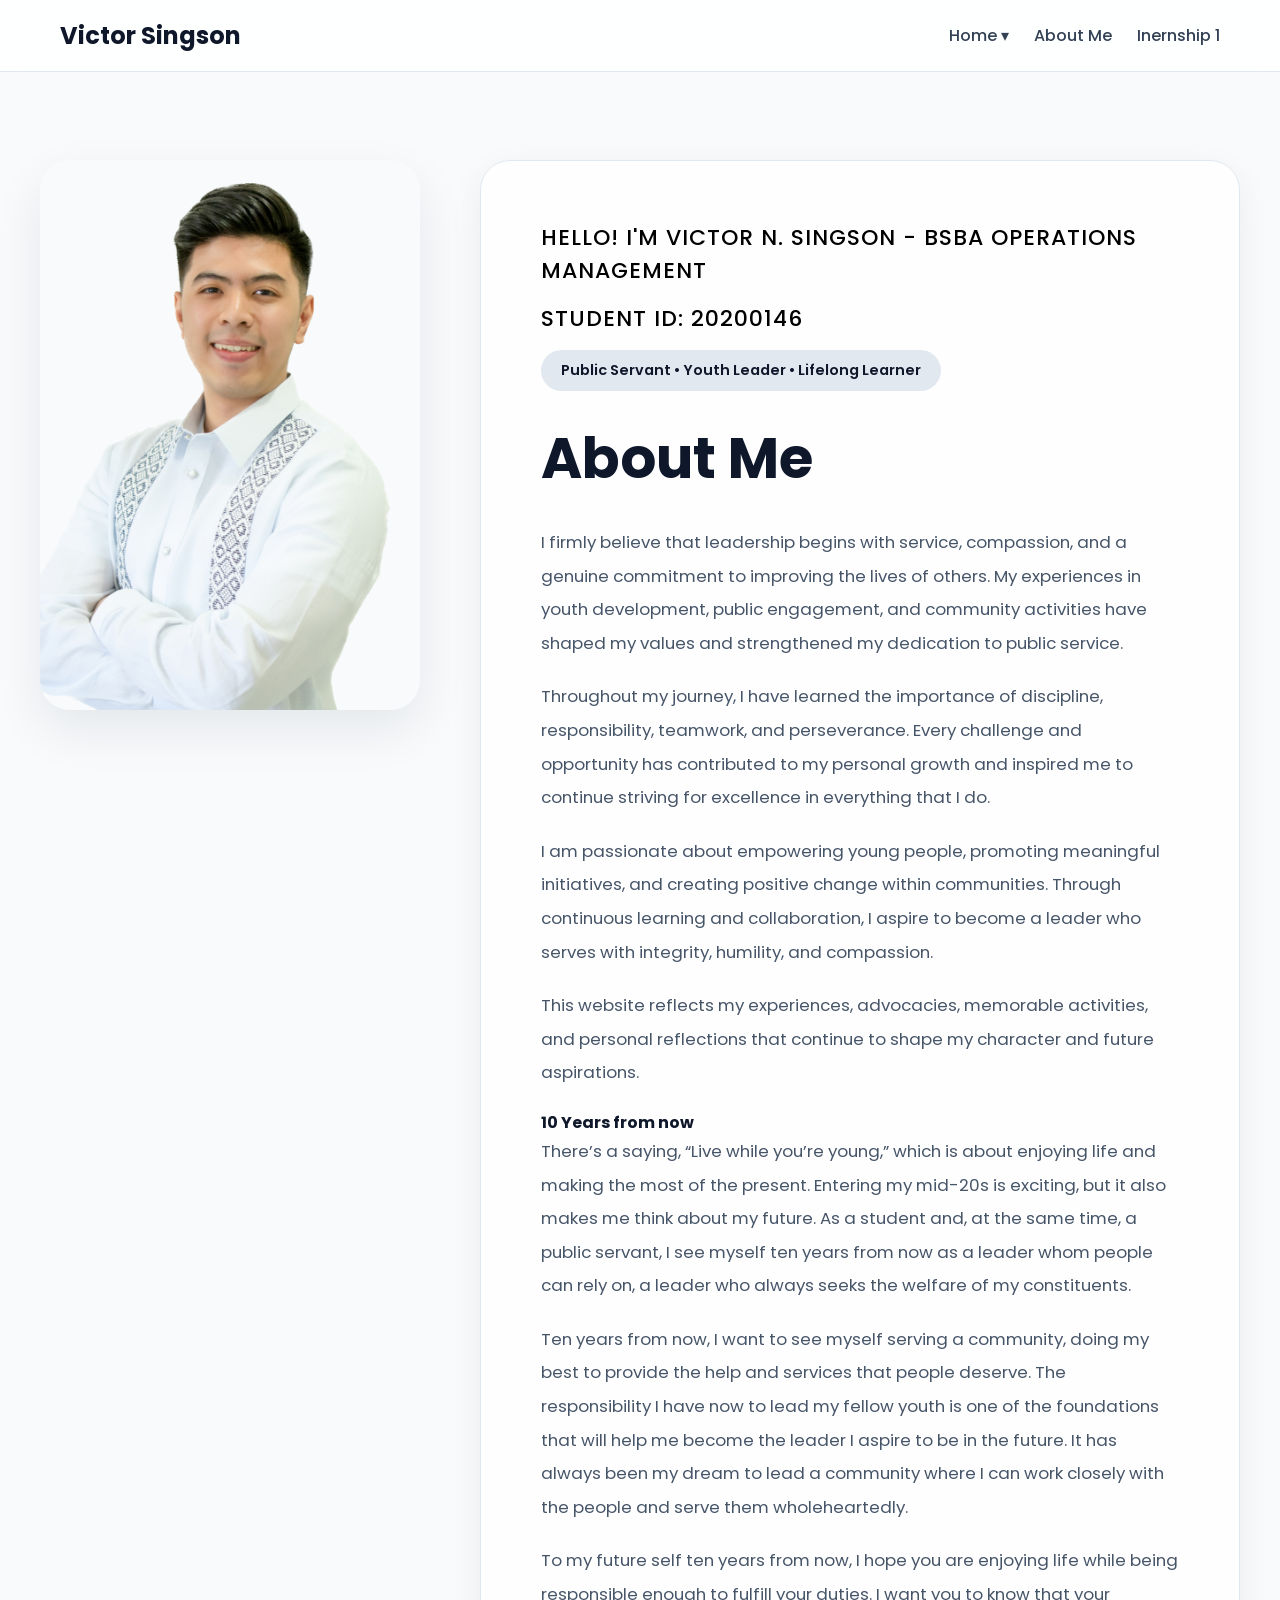
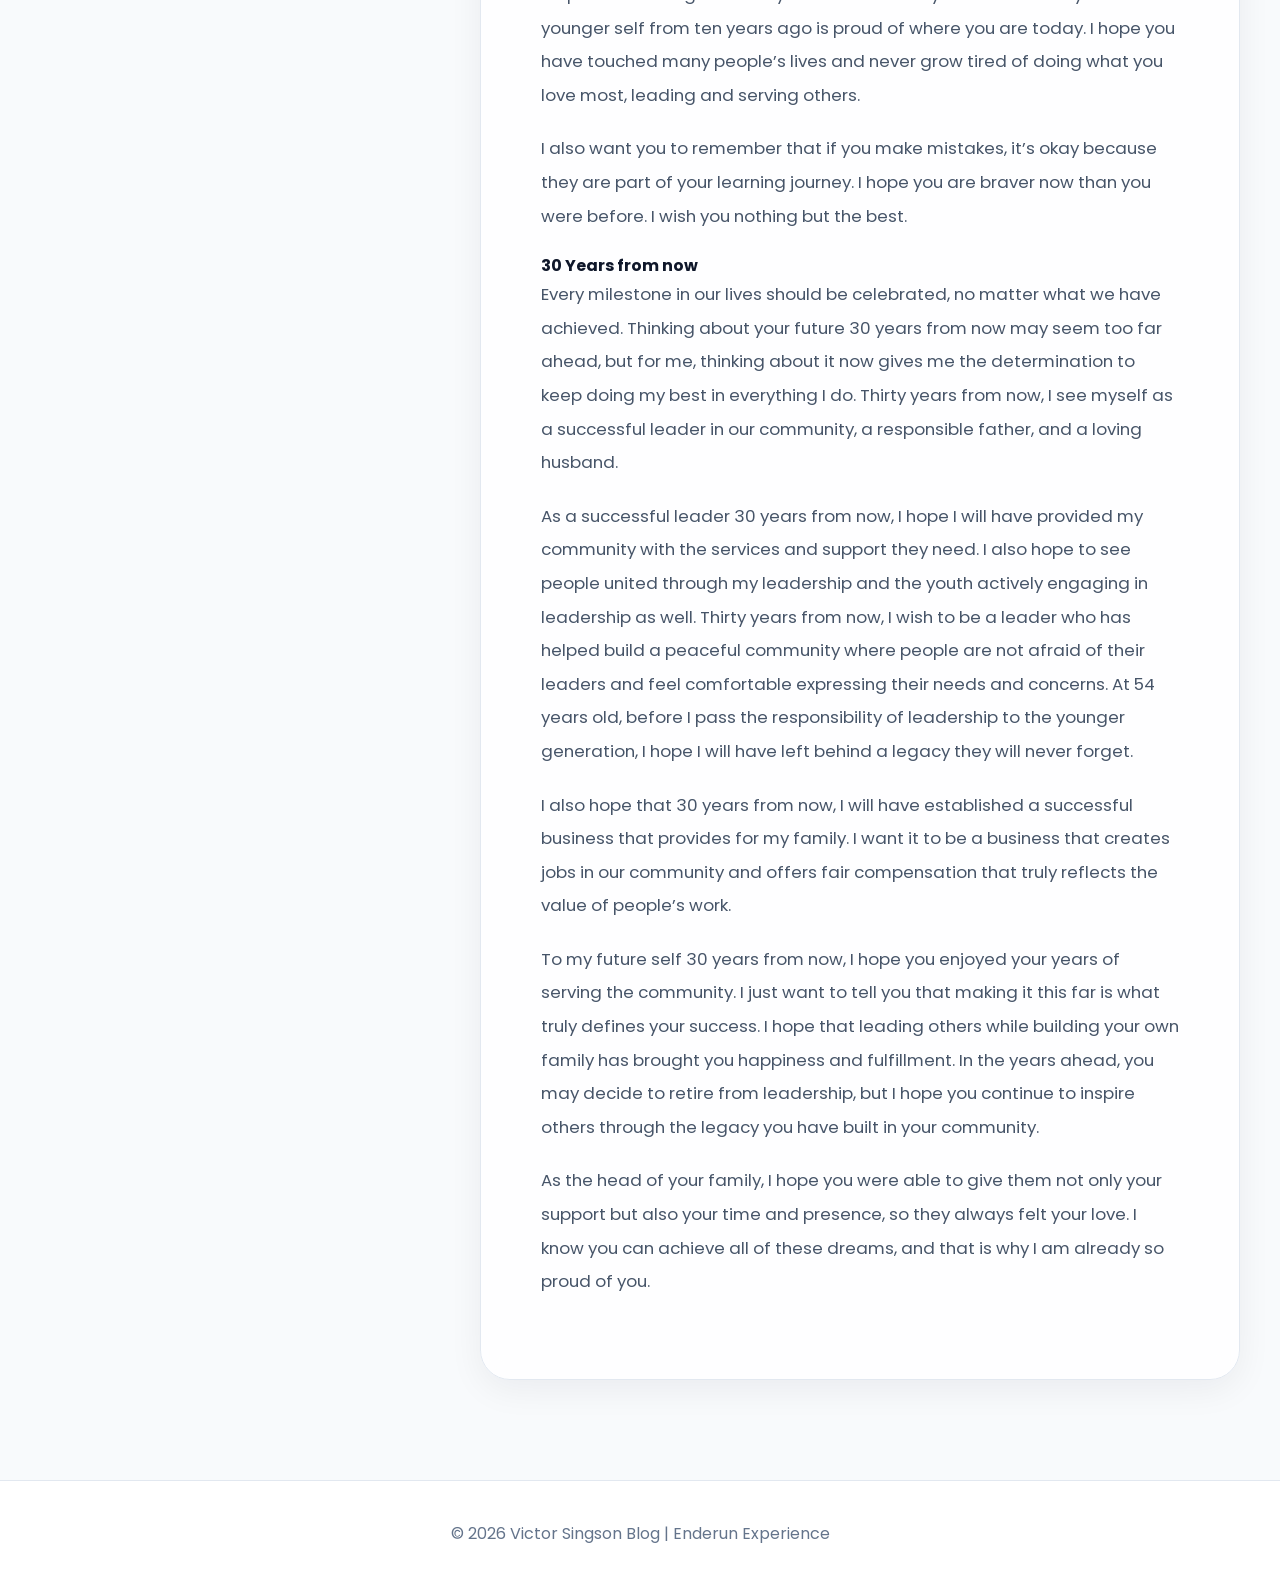
==== about.html @ f40fff0b "Add files via upload" ====
<!DOCTYPE html>
<html lang="en">
<head>

  <meta charset="UTF-8">
  <meta name="viewport" content="width=device-width, initial-scale=1.0">

  <title>About Me | Victor Singson</title>

  <!-- GOOGLE FONT -->

  <link rel="preconnect" href="https://fonts.googleapis.com">
  <link rel="preconnect" href="https://fonts.gstatic.com" crossorigin>

  <link
    href="https://fonts.googleapis.com/css2?family=Poppins:wght@300;400;500;600;700&display=swap"
    rel="stylesheet"
  >

  <!-- CSS -->

  <link rel="stylesheet" href="style.css">

</head>

<body>

  <!-- =========================
       HEADER
  ========================== -->

  <header>

    <nav>

      <div class="logo">
        Victor Singson
      </div>

            <div class="nav-links">

  <div class="dropdown">

    <a href="index.html" class="dropbtn">
      Home ▾
    </a>

    <div class="dropdown-content">

      <a href="index.html#featured">
        Featured
      </a>

      <a href="index.html#blogs">
        Blogs
      </a>

      <a href="iindex.html#contact">
        Contact
      </a>

    </div>

  </div>

  <a href="about.html">About Me</a>

  <a href="internship1.html">Inernship 1</a>

  

</div>

    </nav>

  </header>

  <!-- =========================
       ABOUT PAGE
  ========================== -->

  <section class="about-page">

    <div class="container">

      <div class="about-grid">

        <!-- PROFILE IMAGE -->

        <div class="about-image">

          <img src="images/26.png" alt="Victor Singson">

        </div>

        <!-- CONTENT -->

        <div class="about-content">

          <h3 class="about-greeting">
  Hello! I'm Victor N. Singson - BSBA Operations Management
          </h3>
<h2 class="about-greeting">
  Student ID: 20200146
</h2>

          <span class="about-badge">
            Public Servant • Youth Leader • Lifelong Learner
          </span>

          <h1>
            About Me
          </h1>

          <p>
            I firmly believe that leadership begins with service,
            compassion, and a genuine commitment to improving the
            lives of others. My experiences in youth development,
            public engagement, and community activities have shaped
            my values and strengthened my dedication to public service.
          </p>

          <p>
            Throughout my journey, I have learned the importance of
            discipline, responsibility, teamwork, and perseverance.
            Every challenge and opportunity has contributed to my
            personal growth and inspired me to continue striving for
            excellence in everything that I do.
          </p>

          <p>
            I am passionate about empowering young people,
            promoting meaningful initiatives, and creating
            positive change within communities. Through continuous
            learning and collaboration, I aspire to become a leader
            who serves with integrity, humility, and compassion.
          </p>

          <p>
            This website reflects my experiences, advocacies,
            memorable activities, and personal reflections that
            continue to shape my character and future aspirations.
          </p>


          <h4>10 Years from now</h4>
          <p>
           There’s a saying, “Live while you’re young,” which is about enjoying life and making the most 
of the present. Entering my mid-20s is exciting, but it also makes me think about my future. 
As a student and, at the same time, a public servant, I see myself ten years from now as a 
leader whom people can rely on, a leader who always seeks the welfare of my constituents.
          </p>

          <p>
           Ten years from now, I want to see myself serving a community, doing my best to provide the 
        help and services that people deserve. The responsibility I have now to lead my fellow youth 
        is one of the foundations that will help me become the leader I aspire to be in the future. It 
        has always been my dream to lead a community where I can work closely with the people 
        and serve them wholeheartedly. 
                  </p>

             <p>
          To my future self ten years from now, I hope you are enjoying life while being responsible 
        enough to fulfill your duties. I want you to know that your younger self from ten years ago is 
        proud of where you are today. I hope you have touched many people’s lives and never grow 
        tired of doing what you love most, leading and serving others.
          </p>

            <p>
         I also want you to remember that if you make mistakes, it’s okay because they are part of 
        your learning journey. I hope you are braver now than you were before. I wish you nothing 
        but the best. 
                    </p>

          <h4>30 Years from now</h4>

              <p>
        Every milestone in our lives should be celebrated, no matter what we have achieved. 
        Thinking about your future 30 years from now may seem too far ahead, but for me, thinking 
        about it now gives me the determination to keep doing my best in everything I do. Thirty 
        years from now, I see myself as a successful leader in our community, a responsible father, 
        and a loving husband.
          </p>


          <p>
       As a successful leader 30 years from now, I hope I will have provided my community with the 
      services and support they need. I also hope to see people united through my leadership and 
      the youth actively engaging in leadership as well. Thirty years from now, I wish to be a leader 
      who has helped build a peaceful community where people are not afraid of their leaders and 
      feel comfortable expressing their needs and concerns. At 54 years old, before I pass the 
      responsibility of leadership to the younger generation, I hope I will have left behind a legacy 
      they will never forget.
          </p>

           <p>
      I also hope that 30 years from now, I will have established a successful business that 
      provides for my family. I want it to be a business that creates jobs in our community and 
      offers fair compensation that truly reflects the value of people’s work.
          </p>

          <p>
      To my future self 30 years from now, I hope you enjoyed your years of serving the 
      community. I just want to tell you that making it this far is what truly defines your success. I 
      hope that leading others while building your own family has brought you happiness and 
      fulfillment. In the years ahead, you may decide to retire from leadership, but I hope you 
      continue to inspire others through the legacy you have built in your community. 
          </p>

          <p> As the head of your family, I hope you were able to give them not only your support but also 
            your time and presence, so they always felt your love. I know you can achieve all of these 
            dreams, and that is why I am already so proud of you. </p>
          

            <!-- /*What is your target profession and what are your career aspirations? 

            Graduating from college is not the end of my journey but the beginning of a greater 
              responsibility. As I prepare to complete my education, I see myself stepping into a future 
              filled with opportunities to serve, grow, and make a positive impact in the lives of others. 
              Throughout my years as a student and a public servant, I have learned that success is not 
              measured only by personal achievements but also by the difference we make in our 
              communities. These experiences have shaped my goals and strengthened my desire to 
              become a leader who serves with integrity, compassion, and dedication. 

            My next steps after college are centered on continuing my journey in public service while 
pursuing professional growth. I plan to gain more experience in governance, community 
development, and public administration. I believe that learning does not stop after 
graduation, so I intend to participate in seminars, leadership training programs, and other 
opportunities that will enhance my knowledge and skills. If given the opportunity, I also hope 
to pursue graduate studies in the future to further equip myself with the competencies 
needed to become an effective public servant and leader. 

            At the same time, I want to continue serving the youth and my community. My involvement in 
youth leadership has taught me the importance of listening to people, understanding their 
needs, and working together to find meaningful solutions. These experiences have inspired 
me to remain active in community development and local governance. I want to continue 
creating programs that empower young people, encourage civic participation, and promote 
leadership among the next generation. I believe that investing in the youth today will help 
build stronger and more resilient communities tomorrow.

            My target profession is to become a public servant and community leader who genuinely 
works for the welfare of the people. Leadership, for me, is not about holding a position or 
gaining recognition. It is about being responsible, trustworthy, and committed to improving 
the lives of others. I aspire to become a leader whom people can rely on, especially during 
times of difficulty. I want to be someone who listens to the concerns of the community, 
makes informed decisions, and ensures that public service reaches those who need it most. 

            One of my greatest career aspirations is to contribute to building a peaceful, progressive, 
and inclusive community. I dream of becoming a leader who promotes transparency, 
accountability, and unity among the people. I hope to create programs that improve access 
to education, livelihood opportunities, healthcare, youth development, and other essential 
services. I want every individual in the community to feel heard, valued, and supported. More 
importantly, I want to inspire others, especially young people, to become active participants 
in nation-building and community development. 

            Aside from serving in government, I also aspire to become an entrepreneur. In the future, I 
hope to establish a successful business that not only provides financial stability for my family 
but also creates employment opportunities within our community. I believe that businesses 
have the power to contribute to economic growth and improve the quality of life of many 
people. Through entrepreneurship, I hope to provide decent jobs, fair compensation, and a 
positive working environment that values the dignity and potential of every employee. 
Combining public service and entrepreneurship will allow me to create a greater impact by 
addressing both social and economic needs.

            <p>As I continue pursuing my career, I also aspire to build a strong and loving family. I believe 
that success is not only measured by professional accomplishments but also by the 
relationships we nurture. In the future, I hope to become a responsible husband and a loving 
father who provides guidance, support, and unconditional love to my family. I want to 
balance my responsibilities as a leader with my responsibilities at home because I believe 
that true leadership begins with the values we practice within our own family.</p>

            Looking ahead ten years from now, I envision myself as a trusted leader who continues to 
serve with humility and dedication. I hope to have earned the trust of the people through 
honest leadership and meaningful service. Thirty years from now, I hope to leave behind a 
legacy that future generations can be proud of—a legacy of integrity, compassion, and 
genuine public service. Before passing the responsibility of leadership to younger 
individuals, I want to ensure that I have inspired them to continue serving with the same 
passion and commitment. 

            I understand that achieving these aspirations will not be easy. There will be challenges, 
setbacks, and moments of uncertainty. However, I believe that every obstacle is an 
opportunity to learn and become stronger. Mistakes are part of growth, and every experience 
will help shape me into a better leader and a better person. With determination, 
perseverance, and faith, I am confident that I can overcome these challenges while 
remaining true to my values and purpose.

            In conclusion, my next steps after college involve continuing my journey of learning, serving, 
and leading. My target profession is to become a dedicated public servant who works 
tirelessly for the welfare of the people while also pursuing entrepreneurship to create 
opportunities for others. My career aspirations are rooted in service, leadership, and 
community development. More than achieving personal success, I want to make a lasting 
difference in the lives of the people I serve. I hope to become a leader who leads with 
integrity, empowers others, strengthens communities, and leaves behind a meaningful 
legacy for future generations. Ultimately, I want my life to reflect the belief that true success 
is found not only in what we achieve for ourselves but in how we uplift and inspire others 
along the way.   -->

        </div>

      </div>

    </div>

  </section>

  <!-- =========================
       FOOTER
  ========================== -->

  <footer>

    <p>
      © 2026 Victor Singson Blog | Enderun Experience
    </p>

  </footer>

  <!-- JAVASCRIPT -->

  <script src="script.js" defer></script>

</body>
</html>
---- style.css ----
*{
  margin:0;
  padding:0;
  box-sizing:border-box;
  font-family:'Poppins',sans-serif;
}

html{
  scroll-behavior:smooth;
}

body{
  background:#F8FAFC;
  color:#0F172A;
  overflow-x:hidden;
}

section{
  padding:100px 20px;
}

.container{
  width:100%;
  max-width:1200px;
  margin:auto;
}

/* =========================
   NAVBAR
========================= */

header{
  width:100%;
  position:fixed;
  top:0;
  left:0;
  z-index:1000;

  background:rgba(255,255,255,0.85);
  backdrop-filter:blur(12px);

  border-bottom:1px solid #E2E8F0;
}

nav{
  max-width:1200px;
  margin:auto;

  display:flex;
  justify-content:space-between;
  align-items:center;

  padding:18px 20px;
}

.logo{
  font-size:1.5rem;
  font-weight:700;
}

.nav-links{
  display:flex;
  gap:25px;
}

.nav-links a{
  text-decoration:none;
  color:#334155;
  font-weight:500;
  transition:0.3s;
}

.nav-links a:hover{
  color:#64748B;
}
/* =========================
   DROPDOWN MENU
========================= */

.dropdown{

  position:relative;
}

.dropbtn{

  cursor:pointer;
}

.dropdown-content{

  position:absolute;

  top:45px;
  left:0;

  min-width:180px;

  background:rgba(255,255,255,0.95);

  backdrop-filter:blur(12px);

  border:1px solid #E2E8F0;

  border-radius:18px;

  overflow:hidden;

  opacity:0;
  visibility:hidden;

  transform:translateY(10px);

  transition:0.3s;

  box-shadow:
  0 10px 30px rgba(15,23,42,0.08);
}

.dropdown-content a{

  display:block;

  padding:14px 20px;

  color:#334155;

  text-decoration:none;

  transition:0.3s;
}

.dropdown-content a:hover{

  background:#F8FAFC;

  color:#0F172A;

  padding-left:28px;
}

.dropdown:hover .dropdown-content{

  opacity:1;
  visibility:visible;

  transform:translateY(0);
}

/* =========================
   HERO
========================= */

.hero{
  height:100vh;

  background:
  linear-gradient(rgba(255,255,255,0.55), rgba(255,255,255,0.55)),
  url('images/1.jpg');

  background-size:cover;
  background-position:center;

  display:flex;
  justify-content:center;
  align-items:center;

  text-align:center;
}

.hero-content{
  max-width:800px;
}

.hero h1{
  font-size:4rem;
  margin-bottom:15px;
}

.hero p{
  font-size:1.1rem;
  line-height:1.8;
  color:#475569;
  margin-bottom:30px;
}

.btn{
  display:inline-block;
  padding:14px 35px;
  border-radius:50px;

  background:#0F172A;
  color:#fff;

  text-decoration:none;
  font-weight:600;

  transition:0.3s;
}

.btn:hover{
  background:#334155;
  transform:translateY(-3px);
}


/* =========================
   SECTION TITLE
========================= */

.section-title{
  text-align:center;
  margin-bottom:60px;
}

.section-title h2{
  font-size:2.8rem;
  margin-bottom:10px;
}

.section-title p{
  color:#64748B;
}

/* =========================
   FEATURED CAROUSEL
========================= */

.carousel{
  position:relative;
  overflow:hidden;
  border-radius:30px;

  box-shadow:0 15px 40px rgba(15,23,42,0.08);
}

.slides{
  display:flex;
  transition:transform 0.5s ease-in-out;
}

.slide{
  min-width:100%;
  position:relative;
}

.slide img{
  width:100%;
  height:650px;
  object-fit:cover;
}

.slide-content{
  position:absolute;
  bottom:40px;
  left:40px;

  background:rgba(255,255,255,0.75);
  backdrop-filter:blur(12px);

  padding:25px;
  border-radius:20px;

  max-width:500px;
}

.slide-content h3{
  margin-bottom:10px;
}

.carousel-btn{
  position:absolute;
  top:50%;
  transform:translateY(-50%);

  width:55px;
  height:55px;

  border:none;
  border-radius:50%;

  background:rgba(255,255,255,0.2);
  backdrop-filter:blur(10px);

  color:#fff;
  font-size:1.2rem;

  cursor:pointer;
  z-index:10;
}

.prev{
  left:20px;
}

.next{
  right:20px;
}

/* =========================
   BLOG CAROUSEL
========================= */

.blog-carousel{
  position:relative;
  overflow:hidden;
  border-radius:30px;
  margin-bottom:70px;

  box-shadow:0 15px 40px rgba(15,23,42,0.08);
}

.blog-slides{
  display:flex;
  transition:transform 0.6s ease-in-out;
}

.blog-slide{
  min-width:100%;
  position:relative;
}

.blog-slide img{
  width:100%;
  height:650px;
  object-fit:cover;
}

.blog-slide::after{
  content:"";
  position:absolute;
  inset:0;

  background:
  linear-gradient(
    to top,
    rgba(15,23,42,0.45),
    rgba(15,23,42,0.05)
  );
}

.blog-btn{
  position:absolute;
  top:50%;
  transform:translateY(-50%);

  width:55px;
  height:55px;

  border:none;
  border-radius:50%;

  background:rgba(255,255,255,0.2);
  backdrop-filter:blur(10px);

  color:#fff;
  font-size:1.2rem;

  cursor:pointer;
  z-index:10;
}

.blog-prev{
  left:20px;
}

.blog-next{
  right:20px;
}

/* =========================
   BLOG CONTENT
========================= */

.blog-content-wrapper{
  max-width:950px;
  margin:auto;

  display:flex;
  flex-direction:column;
  gap:40px;
}

.blog-post{
  background:rgba(255,255,255,0.75);
  backdrop-filter:blur(14px);

  border:1px solid rgba(255,255,255,0.4);

  padding:50px;
  border-radius:30px;

  box-shadow:0 10px 35px rgba(15,23,42,0.06);

  transition:0.4s;
}

.blog-post:hover{
  transform:translateY(-8px);
}

.blog-post p{
  font-size:1.05rem;
  line-height:2;
  color:#475569;
  margin-bottom:20px;
}

.blog-post p:first-child{
  color:#0F172A;
  font-weight:500;
  font-size:1.12rem;
}

/* =========================
   FOOTER
========================= */

footer{
  background:#fff;
  text-align:center;

  padding:40px 20px;

  color:#64748B;

  border-top:1px solid #E2E8F0;
}

/* =========================
   RESPONSIVE
========================= */

@media(max-width:768px){

  nav{
    flex-direction:column;
    gap:15px;
  }

  .hero h1{
    font-size:2.5rem;
  }

  .slide img,
  .blog-slide img{
    height:380px;
  }

  .blog-post{
    padding:30px 25px;
  }

}

@media(max-width:480px){

  .hero h1{
    font-size:2rem;
  }

  .slide img,
  .blog-slide img{
    height:300px;
  }

}

/* =========================
   ABOUT PAGE
========================= */

.about-page{

  min-height:100vh;

  padding:160px 20px 100px;
}

.about-grid{

  display:grid;

  grid-template-columns:380px 1fr;

  gap:60px;

  align-items:center;
}

.about-image{

  position:sticky;
  top:120px;

  align-self:start;

  overflow:hidden;

  border-radius:30px;

  box-shadow:
  0 20px 50px rgba(15,23,42,0.08);
}

.about-image img{

  width:100%;
  height:550px;

  object-fit:cover;

  display:block;

  transition:0.6s;
}

.about-image:hover img{

  transform:scale(1.05);
}

.about-content{

  background:rgba(255,255,255,0.80);

  backdrop-filter:blur(14px);

  border:1px solid #E2E8F0;

  border-radius:30px;

  padding:60px;

  box-shadow:
  0 10px 35px rgba(15,23,42,0.06);

  transition:0.4s;
}

.about-content:hover{

  transform:translateY(-8px);

  box-shadow:
  0 20px 45px rgba(15,23,42,0.10);
}

.about-badge{

  display:inline-block;

  background:#E2E8F0;

  color:#0F172A;

  padding:10px 20px;

  border-radius:50px;

  font-size:.9rem;

  font-weight:600;

  margin-bottom:25px;
}

.about-content h1{

  font-size:3.5rem;

  margin-bottom:25px;
}

.about-content p{

  color:#475569;

  line-height:2;

  margin-bottom:20px;

  font-size:1.05rem;
}

/* =========================
   ABOUT GREETING
========================= */

.about-greeting{

  font-size:22px;

  color:#000000;

  font-weight:500;

  letter-spacing:1px;

  text-transform:uppercase;

  margin-bottom:15px;
}

/* =========================
   RESPONSIVE
========================= */
@media(max-width:900px){

  .about-grid{

    grid-template-columns:1fr;
  }

  .about-image{

    position:static;

    max-width:350px;

    margin:auto;
  }

}

@media(max-width:768px){

  .about-content{

    padding:35px;
  }

  .about-content h1{

    font-size:2.5rem;
  }

}

/* =========================
   INTERNSHIP HERO
========================= */

.internship-hero{

  height:70vh;

  background:
  linear-gradient(
    rgba(255,255,255,0.65),
    rgba(255,255,255,0.65)
  ),
  url("images/27.jpg");

  background-size:cover;
  background-position:center;

  display:flex;
  justify-content:center;
  align-items:center;

  text-align:center;

  padding:20px;
}

/* =========================
   INTERNSHIP CAROUSEL
========================= */

.internship-carousel{

  position:relative;

  overflow:hidden;

  border-radius:25px;

  box-shadow:
  0 10px 30px rgba(15,23,42,0.08);
}

.internship-slides{

  display:flex;

  transition:transform .5s ease;
}

.internship-slide{

  min-width:100%;
}

.internship-slide img{

  width:100%;

  height:600px;

  object-fit:cover;

  display:block;
}

.internship-btn{

  position:absolute;

  top:50%;

  transform:translateY(-50%);

  width:50px;
  height:50px;

  border:none;

  border-radius:50%;

  cursor:pointer;

  background:
  rgba(255,255,255,.85);

  font-size:1.3rem;

  z-index:10;

  transition:.3s;
}

.internship-btn:hover{

  background:#0F172A;

  color:#fff;

  transform:
  translateY(-50%) scale(1.08);
}

.internship-prev{

  left:20px;
}

.internship-next{

  right:20px;
}
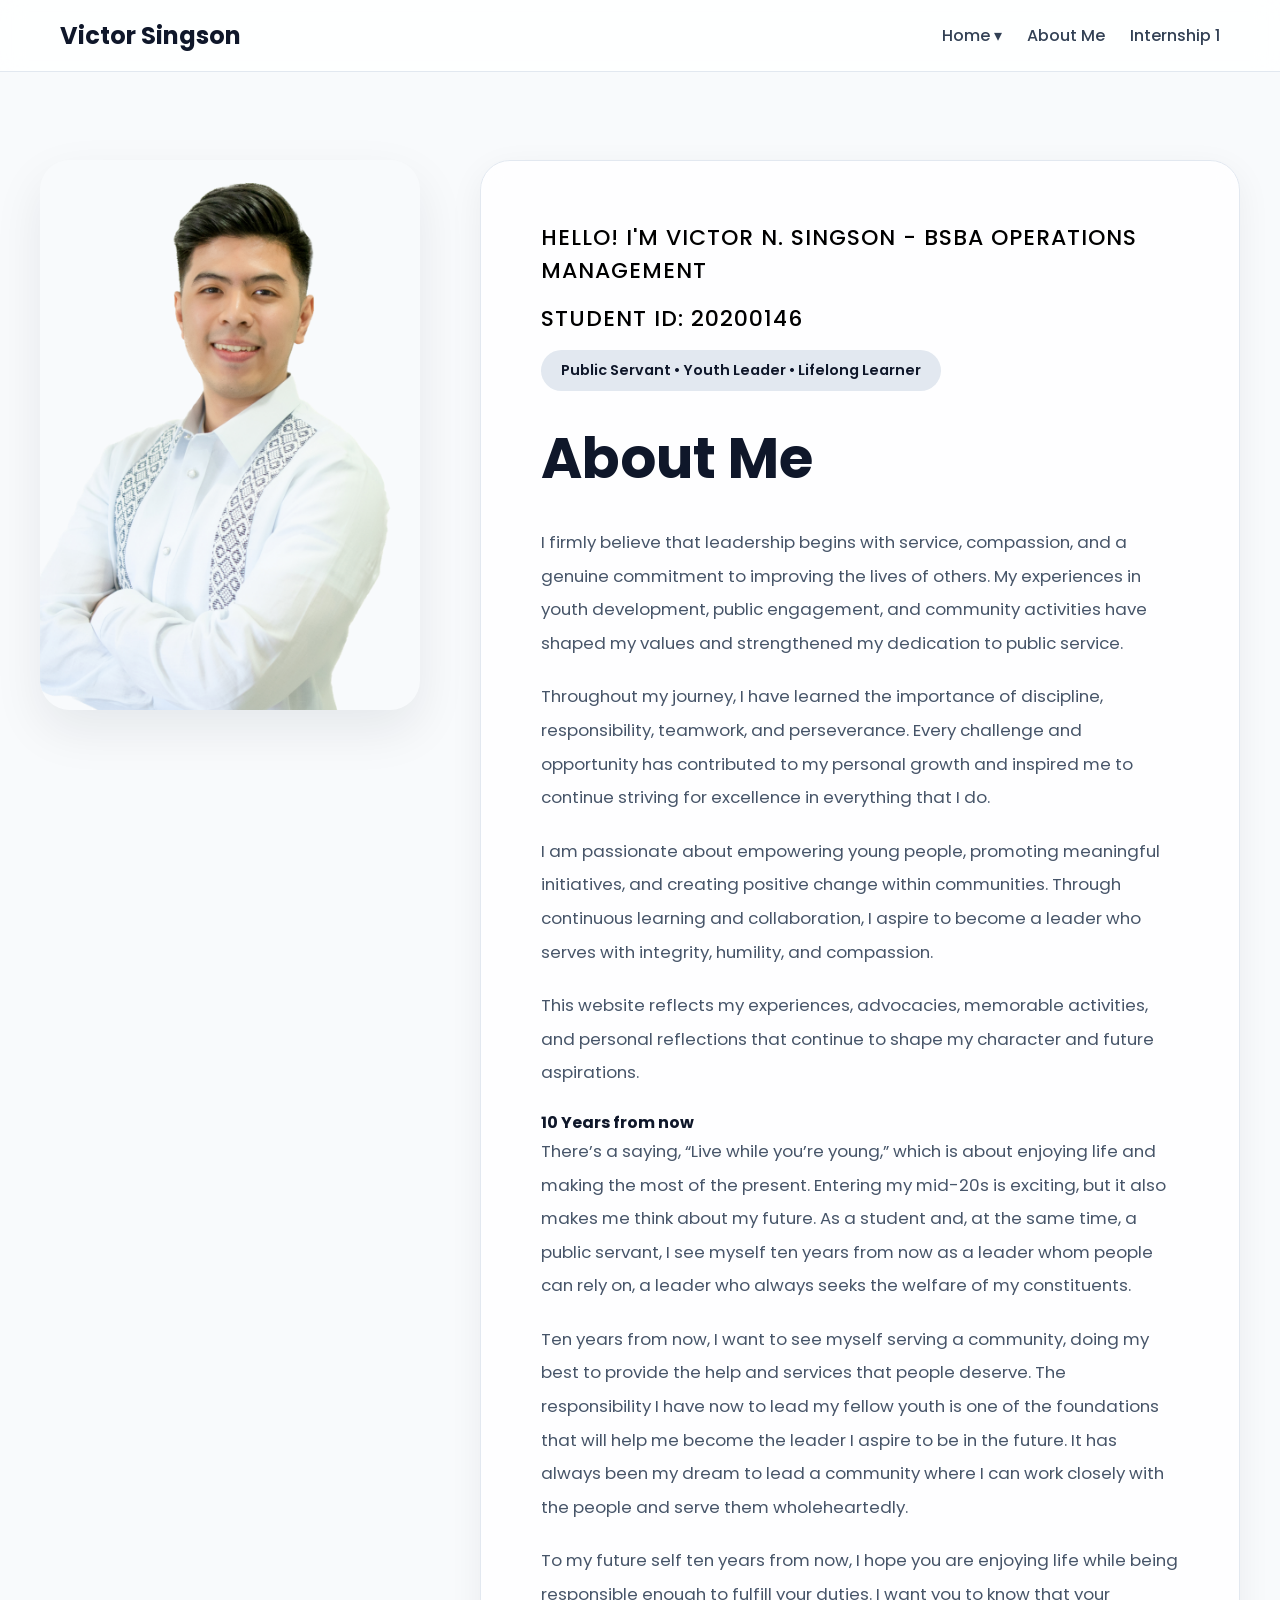
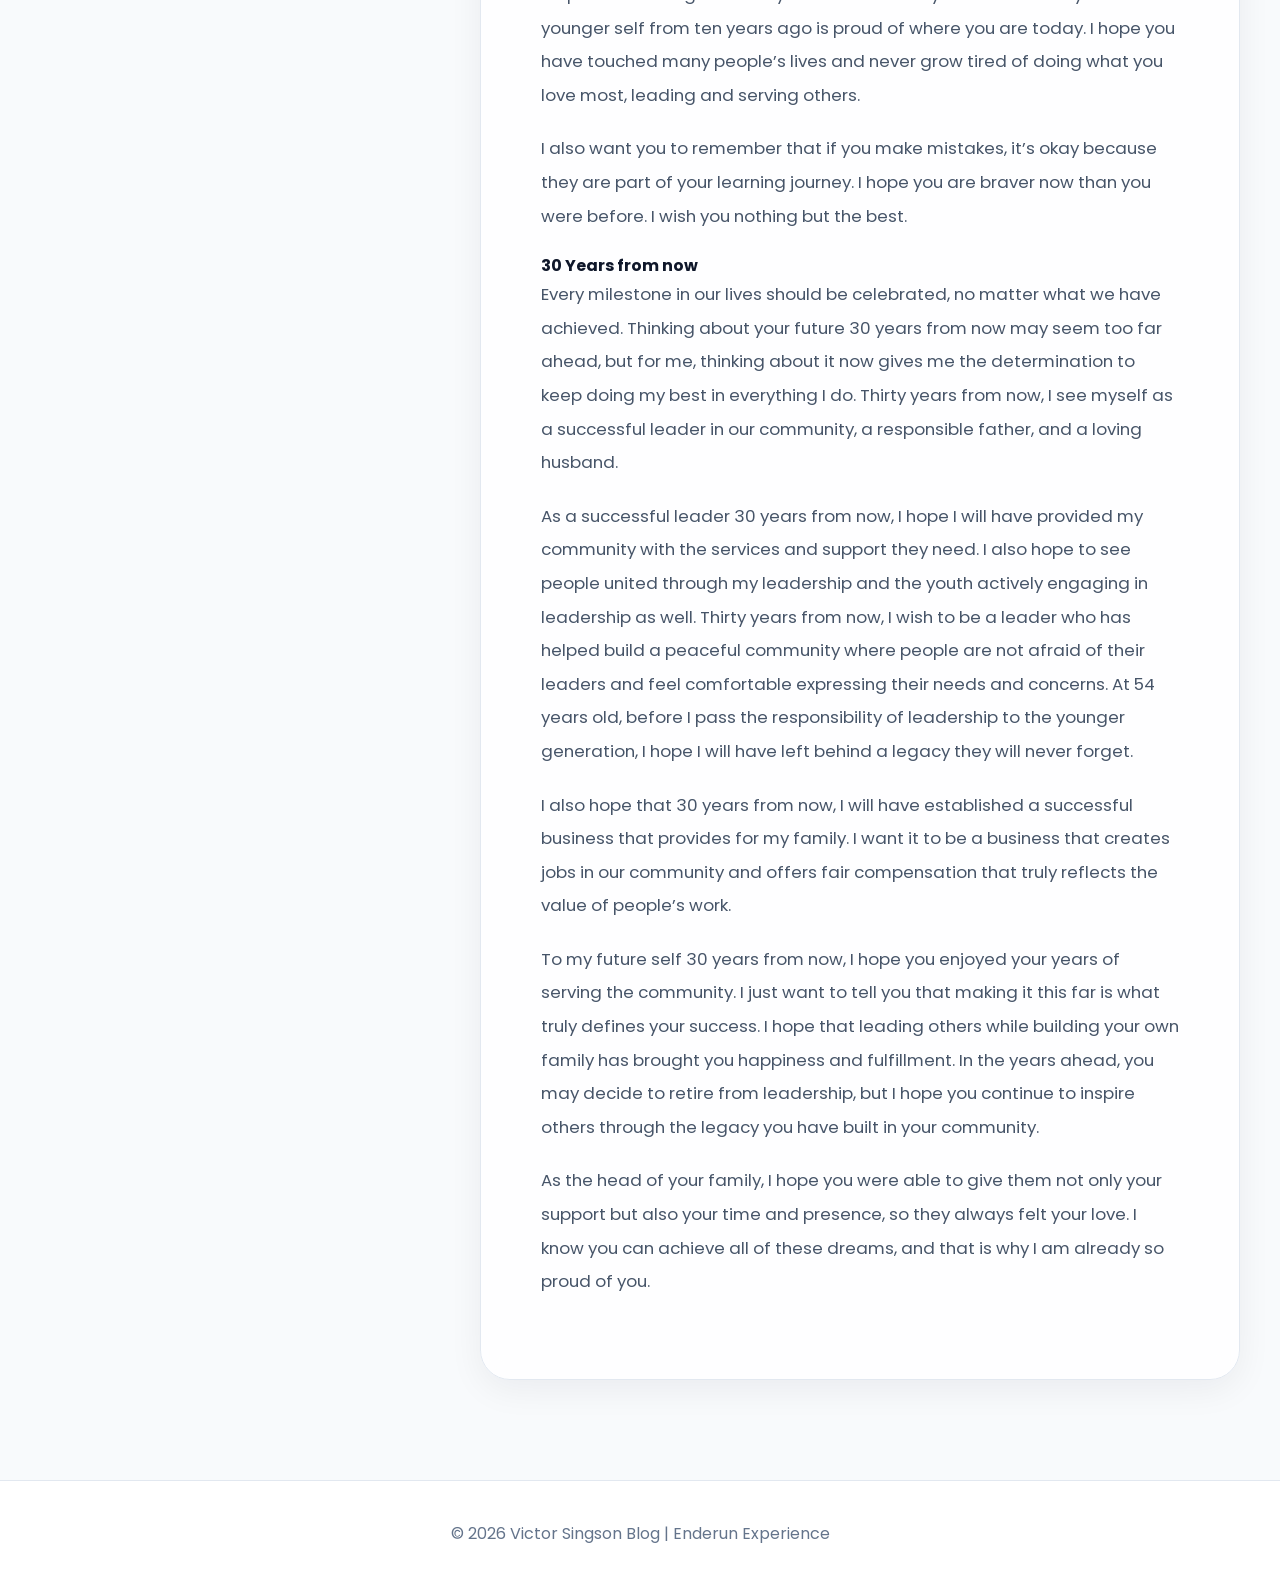
==== commit 5da00825: "about.html" ====
--- a/about.html
+++ b/about.html
@@ -65,7 +65,7 @@
 
   <a href="about.html">About Me</a>
 
-  <a href="internship1.html">Inernship 1</a>
+  <a href="internship1.html">Internship 1</a>
 
   
 
@@ -320,4 +320,4 @@
   <script src="script.js" defer></script>
 
 </body>
-</html>+</html>
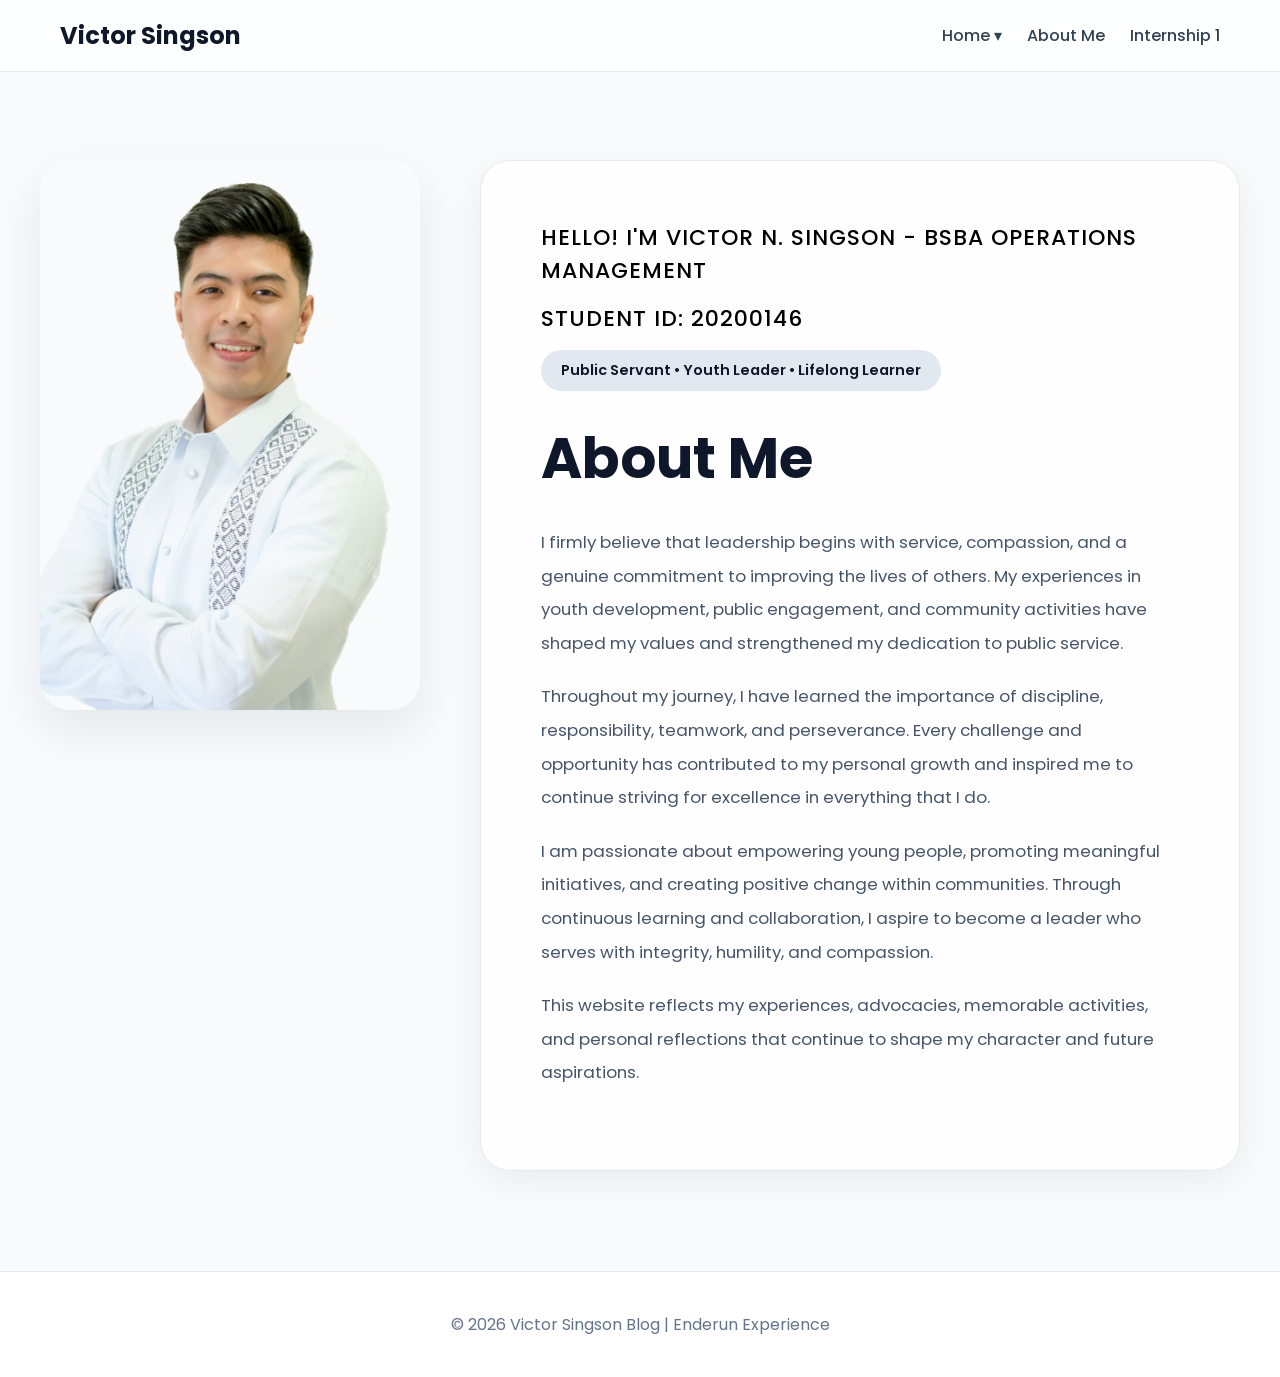
==== commit 83243eda: "about.html" ====
--- a/about.html
+++ b/about.html
@@ -143,73 +143,7 @@
           </p>
 
 
-          <h4>10 Years from now</h4>
-          <p>
-           There’s a saying, “Live while you’re young,” which is about enjoying life and making the most 
-of the present. Entering my mid-20s is exciting, but it also makes me think about my future. 
-As a student and, at the same time, a public servant, I see myself ten years from now as a 
-leader whom people can rely on, a leader who always seeks the welfare of my constituents.
-          </p>
-
-          <p>
-           Ten years from now, I want to see myself serving a community, doing my best to provide the 
-        help and services that people deserve. The responsibility I have now to lead my fellow youth 
-        is one of the foundations that will help me become the leader I aspire to be in the future. It 
-        has always been my dream to lead a community where I can work closely with the people 
-        and serve them wholeheartedly. 
-                  </p>
-
-             <p>
-          To my future self ten years from now, I hope you are enjoying life while being responsible 
-        enough to fulfill your duties. I want you to know that your younger self from ten years ago is 
-        proud of where you are today. I hope you have touched many people’s lives and never grow 
-        tired of doing what you love most, leading and serving others.
-          </p>
-
-            <p>
-         I also want you to remember that if you make mistakes, it’s okay because they are part of 
-        your learning journey. I hope you are braver now than you were before. I wish you nothing 
-        but the best. 
-                    </p>
-
-          <h4>30 Years from now</h4>
-
-              <p>
-        Every milestone in our lives should be celebrated, no matter what we have achieved. 
-        Thinking about your future 30 years from now may seem too far ahead, but for me, thinking 
-        about it now gives me the determination to keep doing my best in everything I do. Thirty 
-        years from now, I see myself as a successful leader in our community, a responsible father, 
-        and a loving husband.
-          </p>
-
-
-          <p>
-       As a successful leader 30 years from now, I hope I will have provided my community with the 
-      services and support they need. I also hope to see people united through my leadership and 
-      the youth actively engaging in leadership as well. Thirty years from now, I wish to be a leader 
-      who has helped build a peaceful community where people are not afraid of their leaders and 
-      feel comfortable expressing their needs and concerns. At 54 years old, before I pass the 
-      responsibility of leadership to the younger generation, I hope I will have left behind a legacy 
-      they will never forget.
-          </p>
-
-           <p>
-      I also hope that 30 years from now, I will have established a successful business that 
-      provides for my family. I want it to be a business that creates jobs in our community and 
-      offers fair compensation that truly reflects the value of people’s work.
-          </p>
-
-          <p>
-      To my future self 30 years from now, I hope you enjoyed your years of serving the 
-      community. I just want to tell you that making it this far is what truly defines your success. I 
-      hope that leading others while building your own family has brought you happiness and 
-      fulfillment. In the years ahead, you may decide to retire from leadership, but I hope you 
-      continue to inspire others through the legacy you have built in your community. 
-          </p>
-
-          <p> As the head of your family, I hope you were able to give them not only your support but also 
-            your time and presence, so they always felt your love. I know you can achieve all of these 
-            dreams, and that is why I am already so proud of you. </p>
+         
           
 
             <!-- /*What is your target profession and what are your career aspirations? 
--- a/style.css
+++ b/style.css
@@ -412,6 +412,21 @@
   font-size:1.12rem;
 }
 
+.blog-post h3{
+
+  font-size:2rem;
+
+  margin-bottom:25px;
+
+  color:#0F172A;
+
+  font-weight:700;
+
+  border-left:5px solid #0F172A;
+
+  padding-left:18px;
+}
+
 /* =========================
    FOOTER
 ========================= */
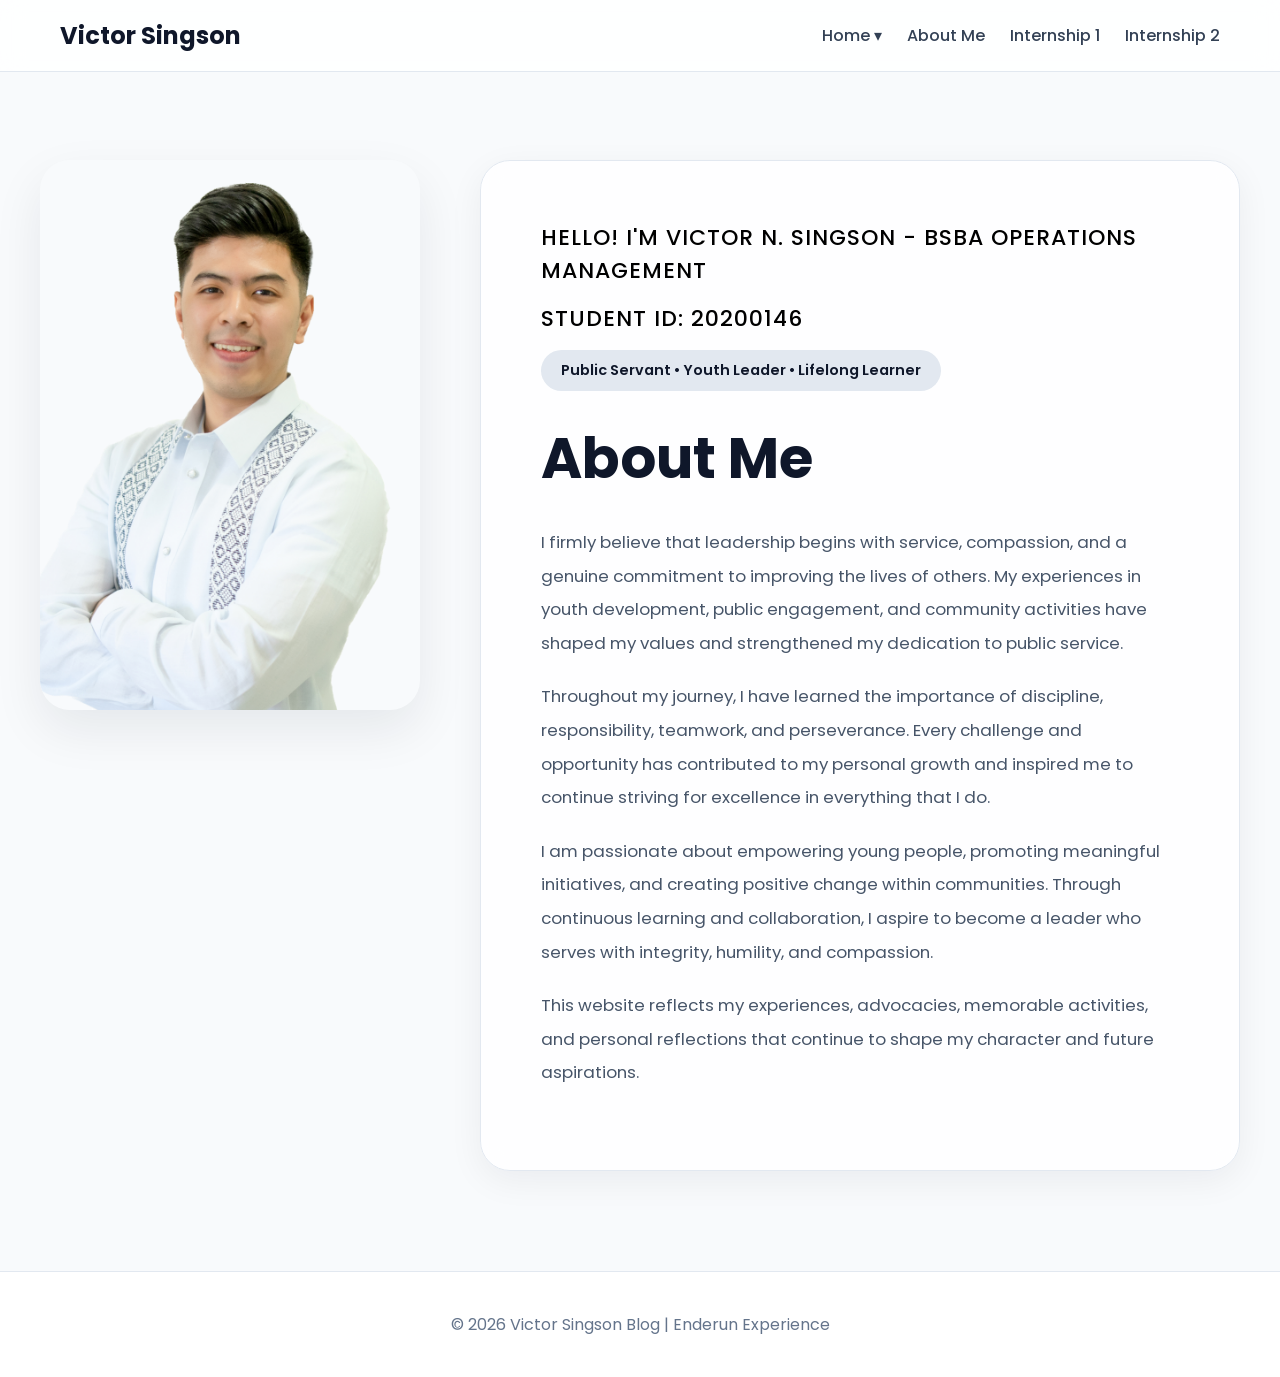
==== commit cfa5276a: "Update about.html" ====
--- a/about.html
+++ b/about.html
@@ -66,7 +66,7 @@
   <a href="about.html">About Me</a>
 
   <a href="internship1.html">Internship 1</a>
-
+  <a href="internship2.html">Internship 2</a>
   
 
 </div>
